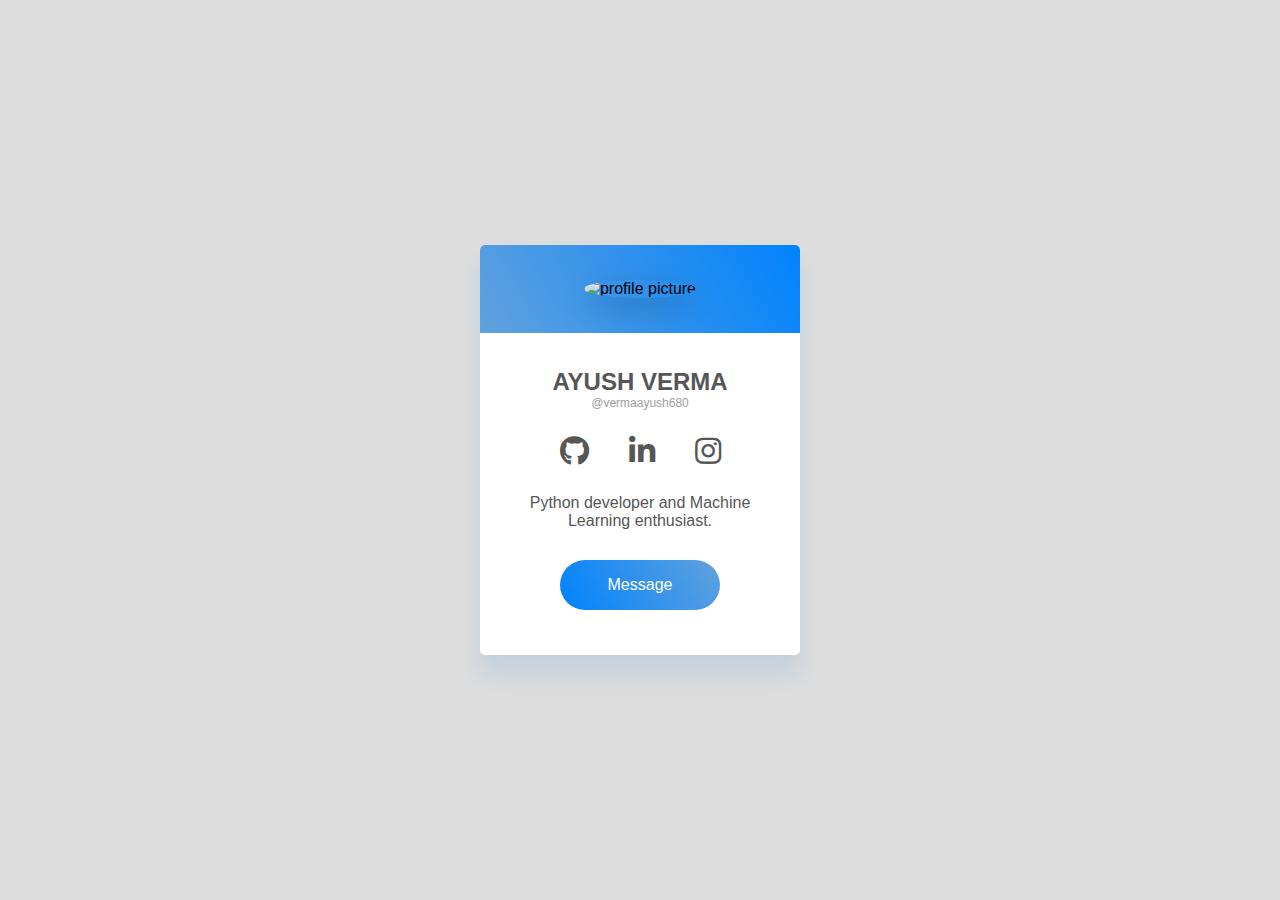
==== ayush/index.html @ 2689d202 "Even Better" ====
<!DOCTYPE html>
<html lang="en">
<head>
	<title>Profile Card</title>
	<link rel="stylesheet" type="text/css" href="https://cdnjs.cloudflare.com/ajax/libs/font-awesome/5.15.2/css/all.min.css">
	<link rel="preconnect" type="text/css" href="https://fonts.gstatic.com">
	<link rel="stylesheet" type="text/css" href="https://fonts.goggleapis.com/css2?family=Poppins:wght@500;600&display=swap">
	<link rel="stylesheet" type="text/css" href="style.css">

</head>
<body>
	<div class="card">
		<div class="card-header">
			<img src="profile.jpg" alt="profile picture">
		</div>
		<div class="card-body">
			<h2>Ayush Verma</h2>
			<p class="username">@vermaayush680</p>
			<div class="social-media-list">
				<a href="https://github.com/vermaayush680" target="_blank"><i class="fab fa-github"></i></a>
				<a href="https://www.linkedin.com/in/vermaayush680/" target="_blank"><i class="fab fa-linkedin-in"></i></a>
				<a href="#"><i class="fab fa-instagram"></i></a>
			</div>
			<p class="about">
				Python developer and Machine Learning enthusiast.
			</p>
			<a href="#" class="btn">Message</a>
		</div>
	</div>
</body>
</html>
---- ayush/style.css ----
*{ margin: 0; padding: 0; box-sizing: border-box; }

body{
	min-height: 100vh;
	display: flex; justify-content: center;
	align-items: center;
	background-color: #ddd;
	font-family: 'Poppins', sans-serif;
}

.card{
	width: 320px;
	background-color: #fff;
	border-radius: 5px;
	overflow: hidden;
	box-shadow: 0 20px 25px rgba(97, 161, 221,0.2);
	text-align: center;
}

.card-header{
	padding: 35px 0;
	background-image: linear-gradient(60deg,#61A1DD,#0083FD);
}

.card-header img{
	width: 120px; height: 120px;
	object-fit: cover;
	border-radius: 50%;
	box-shadow: 0 10px 30px rgba(0,0,0,0.2);
}

.card-body{
	color: #565656;
	padding:35px;
}

.card-body h2{
	text-transform: uppercase; font-size: 24px;
}

.card-body .username{
	font-size: 12px; color: #9E9E9E;
}

.card-body .social-media-list{
	display: flex;
	justify-content: center;
	margin: 25px 0;
}

.card-body .social-media-list a{
	text-decoration: none;
	color: #565656;
	transition: all 0.3s;
	font-size: 30px;
}

.card-body .social-media-list a:hover{
	color: #61A1DD;
}

.card-body .social-media-list a:not(:last-child){
	margin-right: 40px;
}

.card-body .about{ margin-bottom: 30px; }

.card-body .btn{
	display: inline-block;
	text-decoration: none;
	padding: 16px 48px;
	background-image: linear-gradient(60deg,#0083FD,#61A1DD);
	color: #fff;
	border-radius: 100px;
	margin-bottom: 10px;
	transition: all 0.3s;
}

.card-body .btn:hover{ opacity: 0.8; }
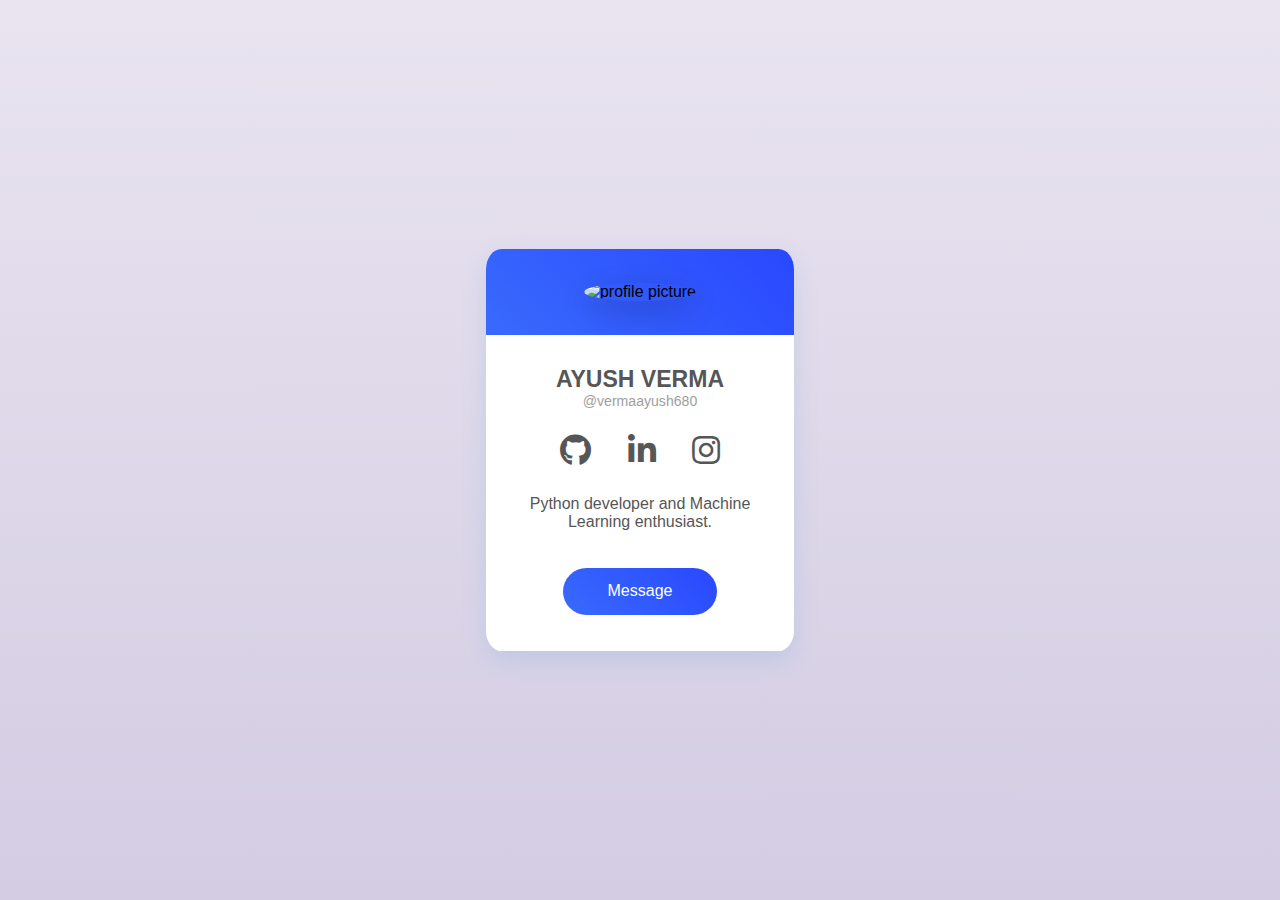
==== commit 2b89faf9: "Responsive" ====
--- a/ayush/index.html
+++ b/ayush/index.html
@@ -1,30 +1,51 @@
 <!DOCTYPE html>
 <html lang="en">
 <head>
-	<title>Profile Card</title>
+
+	<!-- META TAG -->
+	<meta charset="utf-8">
+
+	<!-- Title of the Page -->
+	<title>Profile</title>
+
+	<!-- LINKING CSS -->
+	<!-- Embedding font-awesome fonts -->
 	<link rel="stylesheet" type="text/css" href="https://cdnjs.cloudflare.com/ajax/libs/font-awesome/5.15.2/css/all.min.css">
+
+	<!-- Embedding the desired font -->
 	<link rel="preconnect" type="text/css" href="https://fonts.gstatic.com">
-	<link rel="stylesheet" type="text/css" href="https://fonts.goggleapis.com/css2?family=Poppins:wght@500;600&display=swap">
+	<link rel="stylesheet" type="text/css" href="https://fonts.goggleapis.com/css2?family=Poppins">
+
+	<!-- Linking the external CSS -->
 	<link rel="stylesheet" type="text/css" href="style.css">
 
 </head>
+
+<!-- Body of the page -->
 <body>
+
+	<!-- Main div for the card -->
 	<div class="card">
-		<div class="card-header">
+		<div class="card-head">
 			<img src="profile.jpg" alt="profile picture">
 		</div>
 		<div class="card-body">
+			<!-- Name and Username -->
 			<h2>Ayush Verma</h2>
 			<p class="username">@vermaayush680</p>
-			<div class="social-media-list">
+
+			<!-- Attaching the social media icons and linking them -->
+			<div class="social-media">
 				<a href="https://github.com/vermaayush680" target="_blank"><i class="fab fa-github"></i></a>
 				<a href="https://www.linkedin.com/in/vermaayush680/" target="_blank"><i class="fab fa-linkedin-in"></i></a>
-				<a href="#"><i class="fab fa-instagram"></i></a>
+				<a href="https://www.instagram.com/vermaayush680/" target="_blank"><i class="fab fa-instagram"></i></a>
 			</div>
+
+			<!-- About -->
 			<p class="about">
 				Python developer and Machine Learning enthusiast.
 			</p>
-			<a href="#" class="btn">Message</a>
+			<a href="https://www.instagram.com/vermaayush680/" target="_blank" class="btn">Message</a>
 		</div>
 	</div>
 </body>
--- a/ayush/style.css
+++ b/ayush/style.css
@@ -1,79 +1,132 @@
-*{ margin: 0; padding: 0; box-sizing: border-box; }
 
-body{
+
+/* Removing the default browser padding and margin and changing the box to border-box from content-box */
+*
+{ 
+	margin: 0; padding: 0; box-sizing: border-box;
+}
+
+/* Body CSS */
+body
+{
 	min-height: 100vh;
-	display: flex; justify-content: center;
+	display: flex; 
+	justify-content: center;
 	align-items: center;
-	background-color: #ddd;
+	background: linear-gradient(to top, #d3cce3, #e9e4f0); 
 	font-family: 'Poppins', sans-serif;
 }
 
-.card{
-	width: 320px;
+/* Editing the card contents */
+
+.card
+{
+	width: 24%;
 	background-color: #fff;
-	border-radius: 5px;
+	border-radius: 5%;
 	overflow: hidden;
-	box-shadow: 0 20px 25px rgba(97, 161, 221,0.2);
+	box-shadow: 0 10px 25px rgba(97, 161, 221,0.2);
 	text-align: center;
 }
 
-.card-header{
-	padding: 35px 0;
-	background-image: linear-gradient(60deg,#61A1DD,#0083FD);
+/* Card Header CSS */
+
+.card-head
+{
+	padding: 11% 0;
+	background: linear-gradient(45deg, #396afc, #2948ff);
 }
 
-.card-header img{
-	width: 120px; height: 120px;
+/* Profile Image CSS */
+
+.card-head img
+{
+	width:120px; 
+	height:120px;
 	object-fit: cover;
 	border-radius: 50%;
 	box-shadow: 0 10px 30px rgba(0,0,0,0.2);
 }
 
-.card-body{
+/* Setting the CSS of the body of the card */
+
+.card-body
+{
 	color: #565656;
-	padding:35px;
+	padding:10%;
 }
 
-.card-body h2{
-	text-transform: uppercase; font-size: 24px;
+/* Name CSS */
+
+.card-body h2
+{
+	text-transform: uppercase; font-size: 1.8vw;
 }
 
-.card-body .username{
-	font-size: 12px; color: #9E9E9E;
+/* Username CSS */
+
+.card-body .username
+{
+	font-size: 1.1vw; color: #9E9E9E;
 }
 
-.card-body .social-media-list{
+/* Adjusting the CSS of the icons */
+
+.card-body .social-media
+{
 	display: flex;
 	justify-content: center;
-	margin: 25px 0;
+	margin: 10% 0;
 }
 
-.card-body .social-media-list a{
+/* Designing the link of the icons */
+
+.card-body .social-media a
+{
 	text-decoration: none;
 	color: #565656;
 	transition: all 0.3s;
-	font-size: 30px;
+	font-size: 2.5vw;
 }
 
-.card-body .social-media-list a:hover{
-	color: #61A1DD;
+/* CSS of the icon when we bring the cursor on the icon */
+
+.card-body .social-media a:hover
+{
+	color: #DB124B;
 }
 
-.card-body .social-media-list a:not(:last-child){
-	margin-right: 40px;
+/* Space between the icons */
+
+.card-body .social-media a:not(:last-child)
+{
+	margin-right: 15%;
 }
 
-.card-body .about{ margin-bottom: 30px; }
+/* CSS of the center about text */
 
-.card-body .btn{
+.card-body .about
+{ 
+	margin-bottom: 15%; 
+}
+
+/* Designing the message button */
+
+.card-body .btn
+{
 	display: inline-block;
 	text-decoration: none;
-	padding: 16px 48px;
-	background-image: linear-gradient(60deg,#0083FD,#61A1DD);
+	padding: 6% 18%;
+	background: linear-gradient(45deg, #396afc, #2948ff);
 	color: #fff;
 	border-radius: 100px;
-	margin-bottom: 10px;
+	margin-bottom: 2%;
 	transition: all 0.3s;
 }
 
-.card-body .btn:hover{ opacity: 0.8; }+/* CSS of the button when we bring the cursor on it */
+
+.card-body .btn:hover
+{ 	
+	opacity: 0.8; 
+}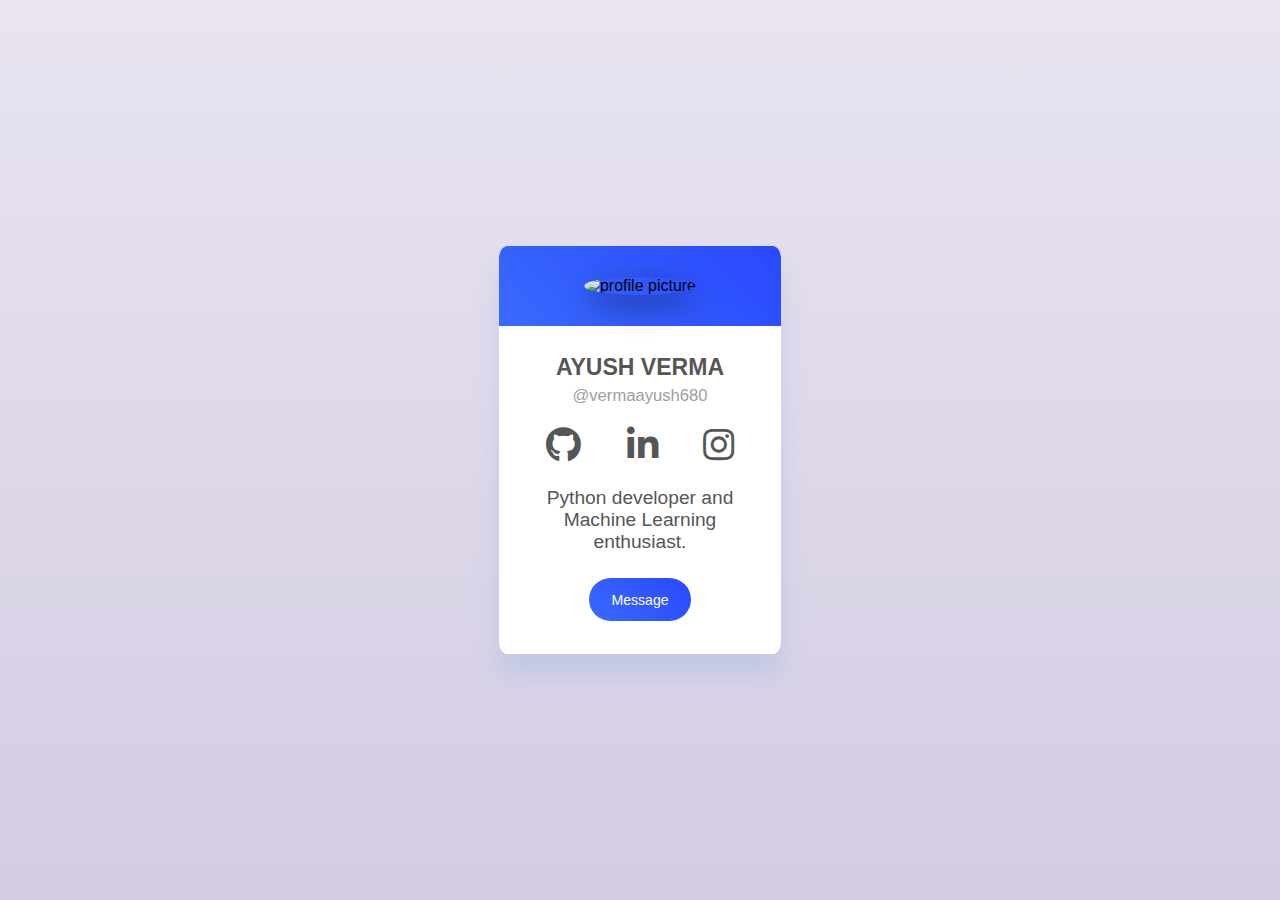
==== commit 474b2e5d: "Welcome" ====
--- a/ayush/index.html
+++ b/ayush/index.html
@@ -3,6 +3,7 @@
 <head>
 
 	<!-- META TAG -->
+	<meta name="viewport" content="width=device-width, initial-scale=1.0">
 	<meta charset="utf-8">
 
 	<!-- Title of the Page -->
@@ -18,6 +19,7 @@
 
 	<!-- Linking the external CSS -->
 	<link rel="stylesheet" type="text/css" href="style.css">
+	<link rel="stylesheet" type="text/css" href="style(media-query).css">
 
 </head>
 
--- a/ayush/style.css
+++ b/ayush/style.css
@@ -1,9 +1,11 @@
-
 
 /* Removing the default browser padding and margin and changing the box to border-box from content-box */
 *
 { 
-	margin: 0; padding: 0; box-sizing: border-box;
+	margin: 0; 
+	padding: 0; 
+	box-sizing: 
+	border-box; 
 }
 
 /* Body CSS */
@@ -13,24 +15,23 @@
 	display: flex; 
 	justify-content: center;
 	align-items: center;
+
 	background: linear-gradient(to top, #d3cce3, #e9e4f0); 
 	font-family: 'Poppins', sans-serif;
 }
 
 /* Editing the card contents */
-
 .card
 {
-	width: 24%;
+	width: 22vw;
 	background-color: #fff;
-	border-radius: 5%;
+	border-radius: 3%;
 	overflow: hidden;
-	box-shadow: 0 10px 25px rgba(97, 161, 221,0.2);
+	box-shadow: 0 20px 25px rgba(97, 161, 221,0.2);
 	text-align: center;
 }
 
 /* Card Header CSS */
-
 .card-head
 {
 	padding: 11% 0;
@@ -38,18 +39,16 @@
 }
 
 /* Profile Image CSS */
-
 .card-head img
 {
-	width:120px; 
-	height:120px;
+	width: 40%; 
+	height: 40%;
 	object-fit: cover;
 	border-radius: 50%;
-	box-shadow: 0 10px 30px rgba(0,0,0,0.2);
+	box-shadow: 0 10px 30px rgba(0,0,0,0.4);
 }
 
 /* Setting the CSS of the body of the card */
-
 .card-body
 {
 	color: #565656;
@@ -57,76 +56,72 @@
 }
 
 /* Name CSS */
-
 .card-body h2
 {
-	text-transform: uppercase; font-size: 1.8vw;
+	text-transform: uppercase; 
+	font-size: 1.8vw;
 }
 
 /* Username CSS */
-
 .card-body .username
 {
-	font-size: 1.1vw; color: #9E9E9E;
+	padding-top: 2%;
+	font-size: 1.3vw; 
+	color: #9E9E9E;
 }
 
 /* Adjusting the CSS of the icons */
-
 .card-body .social-media
 {
 	display: flex;
 	justify-content: center;
-	margin: 10% 0;
+	margin: 9% 0;
 }
 
 /* Designing the link of the icons */
-
 .card-body .social-media a
 {
 	text-decoration: none;
 	color: #565656;
 	transition: all 0.3s;
-	font-size: 2.5vw;
+	font-size: 2.8vw;
 }
 
 /* CSS of the icon when we bring the cursor on the icon */
-
 .card-body .social-media a:hover
 {
 	color: #DB124B;
 }
 
 /* Space between the icons */
-
 .card-body .social-media a:not(:last-child)
 {
-	margin-right: 15%;
+	margin-right: 20%;
 }
 
 /* CSS of the center about text */
-
 .card-body .about
 { 
-	margin-bottom: 15%; 
+	margin-bottom: 11%; 
+	font-size: 1.5vw;
 }
 
 /* Designing the message button */
-
 .card-body .btn
 {
 	display: inline-block;
 	text-decoration: none;
-	padding: 6% 18%;
+	padding: 6% 10%;
 	background: linear-gradient(45deg, #396afc, #2948ff);
 	color: #fff;
 	border-radius: 100px;
 	margin-bottom: 2%;
 	transition: all 0.3s;
+	font-size: 1.1vw;
 }
 
 /* CSS of the button when we bring the cursor on it */
-
 .card-body .btn:hover
-{ 	
+{ 
 	opacity: 0.8; 
 }--- a/ayush/style(media-query).css
+++ b/ayush/style(media-query).css
@@ -0,0 +1,84 @@
+@media only screen and (max-width: 700px)
+{
+	body
+{
+	min-height: 100vh;
+}
+  .card {
+    width: 40vw;
+  }
+
+  /* Card Header CSS */
+.card-head
+{
+	padding: 13% 0;
+}
+
+/* Profile Image CSS */
+.card-head img
+{
+	width: 50%; 
+	height: 50%;
+}
+
+/* Setting the CSS of the body of the card */
+.card-body
+{
+	padding:11%;
+}
+
+/* Name CSS */
+.card-body h2
+{
+	text-transform: uppercase; 
+	font-size: 3.6vw;
+}
+
+/* Username CSS */
+.card-body .username
+{
+	padding-top: 3%;
+	font-size: 2.6vw; 
+}
+
+/* Adjusting the CSS of the icons */
+.card-body .social-media
+{
+	margin: 15% 0;
+}
+
+/* Designing the link of the icons */
+.card-body .social-media a
+{
+	font-size: 5.6vw;
+}
+
+/* Space between the icons */
+.card-body .social-media a:not(:last-child)
+{
+	margin-right: 20%;
+}
+
+/* CSS of the center about text */
+.card-body .about
+{ 
+	margin-bottom: 21%; 
+	font-size: 3vw;
+}
+
+/* Designing the message button */
+.card-body .btn
+{
+	padding: 6% 10%;
+	border-radius: 100px;
+	margin-bottom: 4%;
+	font-size: 2.2vw;
+}
+
+/* CSS of the button when we bring the cursor on it */
+.card-body .btn:hover
+{ 
+	opacity: 0.8; 
+}
+
+}